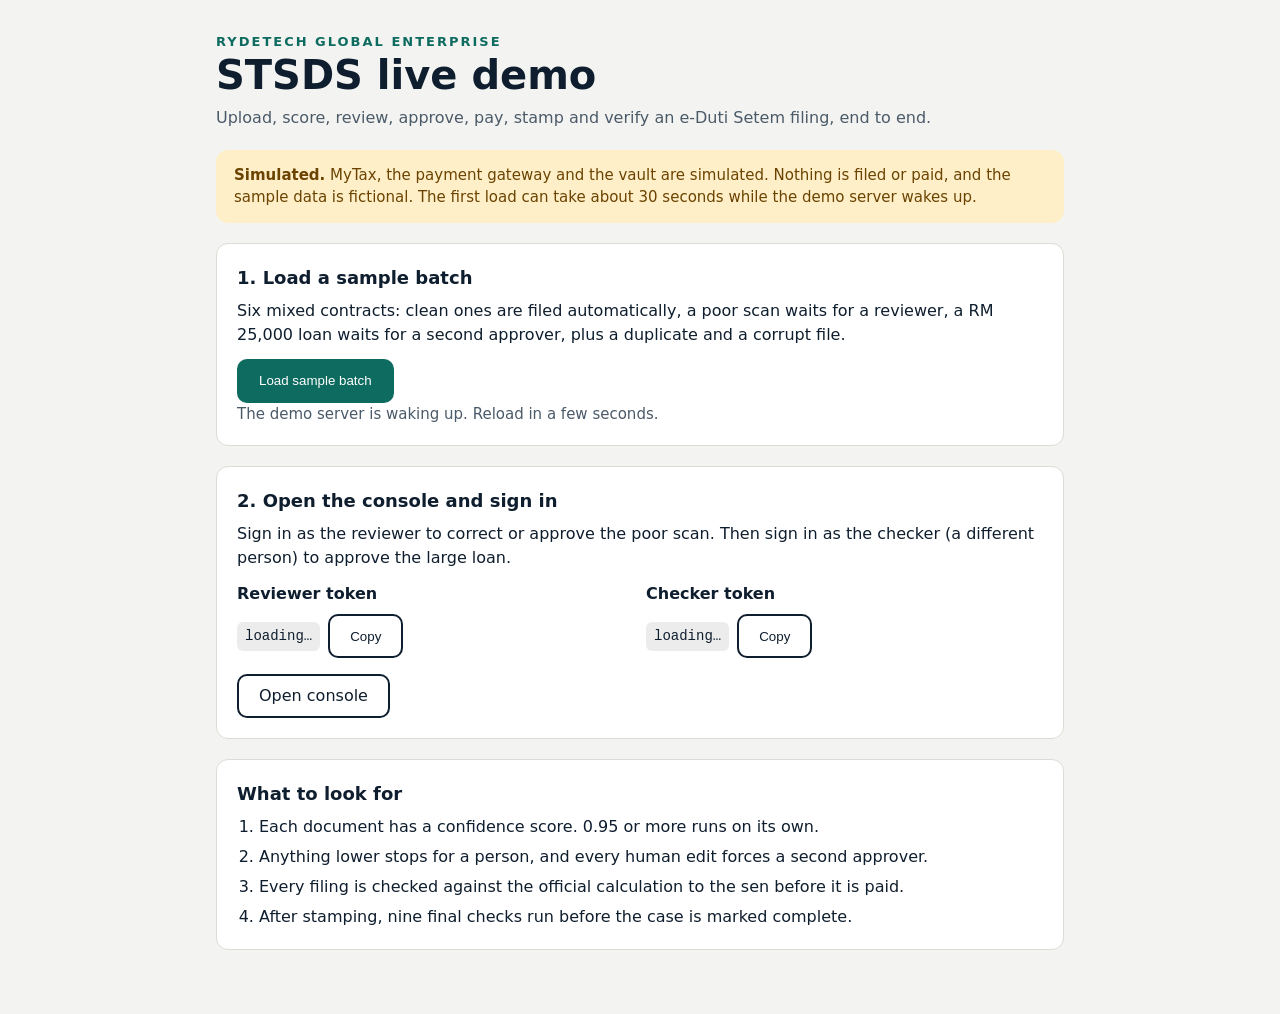
==== web/index.html @ 8178c0b7 "STSDS hosted demo for Render and Vercel Co-Authored-By: Claude Sonnet 5.5 <noreply@anthropic.com> Cl" ====
<!doctype html>
<html lang="en">
<head>
<meta charset="utf-8">
<meta name="viewport" content="width=device-width, initial-scale=1">
<title>STSDS Live Demo</title>
<meta name="description" content="Try the STSDS e-Duti Setem automation: upload, score, review, approve, pay, stamp and verify. Simulated, nothing is filed.">
<style>
:root{--bg:#F3F4F1;--ink:#0F1E2E;--mute:#4B5A69;--card:#fff;--line:#D9DDD6;--teal:#0E6B60;--amber:#FFEFC9;--amberink:#6B4300}
@media (prefers-color-scheme:dark){:root{--bg:#0F1E2E;--ink:#F3F4F1;--mute:#B9C7D6;--card:#1A2E43;--line:#2A4157;--teal:#4FD1BE;--amber:#3A2F10;--amberink:#F2B94B}}
*{box-sizing:border-box}body{margin:0;background:var(--bg);color:var(--ink);font:16px/1.5 system-ui,-apple-system,"Segoe UI",sans-serif}
main{max-width:880px;margin:0 auto;padding:32px 16px 64px;display:flex;flex-direction:column;gap:20px}
h1{margin:0;font-size:clamp(28px,5vw,40px);line-height:1.15}h2{margin:0 0 8px;font-size:18px}p{margin:0}
.eyebrow{font-size:13px;font-weight:700;letter-spacing:2px;text-transform:uppercase;color:var(--teal)}
.card{background:var(--card);border:1px solid var(--line);border-radius:12px;padding:20px}
.warn{background:var(--amber);color:var(--amberink);border-radius:12px;padding:14px 18px;font-size:15px}
ol{margin:0;padding-left:22px;display:flex;flex-direction:column;gap:6px}
.tok{display:flex;flex-wrap:wrap;gap:8px;align-items:center;margin-top:8px}
code{font-family:ui-monospace,Menlo,monospace;font-size:14px;background:rgba(127,127,127,.15);padding:4px 8px;border-radius:6px;word-break:break-all}
button,.btn{min-height:44px;padding:0 20px;border-radius:10px;border:2px solid var(--ink);background:transparent;color:var(--ink);font:600 16px inherit;cursor:pointer;text-decoration:none;display:inline-flex;align-items:center}
.primary{background:var(--teal);border-color:var(--teal);color:#fff}@media (prefers-color-scheme:dark){.primary{color:#0F1E2E}}
button:focus-visible,.btn:focus-visible{outline:3px solid #1B6FD1;outline-offset:2px}
.row{display:flex;flex-wrap:wrap;gap:12px}#msg{min-height:1.5em;font-size:15px;color:var(--mute)}
.grid{display:grid;grid-template-columns:repeat(auto-fit,minmax(220px,1fr));gap:12px}
</style>
</head>
<body>
<main>
  <header><p class="eyebrow">RYDETECH GLOBAL ENTERPRISE</p><h1>STSDS live demo</h1>
  <p style="color:var(--mute);margin-top:8px">Upload, score, review, approve, pay, stamp and verify an e-Duti Setem filing, end to end.</p></header>
  <p class="warn"><b>Simulated.</b> MyTax, the payment gateway and the vault are simulated. Nothing is filed or paid, and the sample data is fictional. The first load can take about 30 seconds while the demo server wakes up.</p>
  <section class="card" aria-labelledby="s1"><h2 id="s1">1. Load a sample batch</h2>
    <p>Six mixed contracts: clean ones are filed automatically, a poor scan waits for a reviewer, a RM 25,000 loan waits for a second approver, plus a duplicate and a corrupt file.</p>
    <div class="row" style="margin-top:12px"><button class="primary" id="seed" type="button">Load sample batch</button></div><p id="msg" role="status" aria-live="polite"></p></section>
  <section class="card" aria-labelledby="s2"><h2 id="s2">2. Open the console and sign in</h2>
    <p>Sign in as the reviewer to correct or approve the poor scan. Then sign in as the checker (a different person) to approve the large loan.</p>
    <div class="grid" style="margin-top:12px">
      <div><b>Reviewer token</b><div class="tok"><code id="rv">loading…</code><button type="button" data-copy="rv">Copy</button></div></div>
      <div><b>Checker token</b><div class="tok"><code id="ck">loading…</code><button type="button" data-copy="ck">Copy</button></div></div></div>
    <div class="row" style="margin-top:16px"><a class="btn" href="/console" target="_blank" rel="noopener">Open console</a></div></section>
  <section class="card" aria-labelledby="s3"><h2 id="s3">What to look for</h2>
    <ol><li>Each document has a confidence score. 0.95 or more runs on its own.</li>
    <li>Anything lower stops for a person, and every human edit forces a second approver.</li>
    <li>Every filing is checked against the official calculation to the sen before it is paid.</li>
    <li>After stamping, nine final checks run before the case is marked complete.</li></ol></section>
</main>
<script>
(function(){"use strict";
var msg=document.getElementById("msg");
function say(t){msg.textContent=t}
fetch("/demo/info",{cache:"no-store"}).then(function(r){if(!r.ok)throw 0;return r.json()}).then(function(d){
  document.getElementById("rv").textContent=d.reviewer_token;document.getElementById("ck").textContent=d.checker_token;
}).catch(function(){say("The demo server is waking up. Reload in a few seconds.")});
document.getElementById("seed").addEventListener("click",function(){
  say("Loading…");
  fetch("/demo/seed",{method:"POST"}).then(function(r){return r.json().then(function(j){return{ok:r.ok,j:j}})}).then(function(x){
    say(x.ok?"Batch loaded: "+x.j.accepted+" accepted, "+x.j.rejected_at_intake+" rejected at intake. Open the console.":(x.j.detail||"Could not load a batch."));
  }).catch(function(){say("Could not reach the demo server. Try again.")});
});
Array.prototype.forEach.call(document.querySelectorAll("[data-copy]"),function(b){
  b.addEventListener("click",function(){var t=document.getElementById(b.getAttribute("data-copy")).textContent;
    if(navigator.clipboard){navigator.clipboard.writeText(t).then(function(){b.textContent="Copied";setTimeout(function(){b.textContent="Copy"},1500)})}});
});
})();
</script>
</body>
</html>
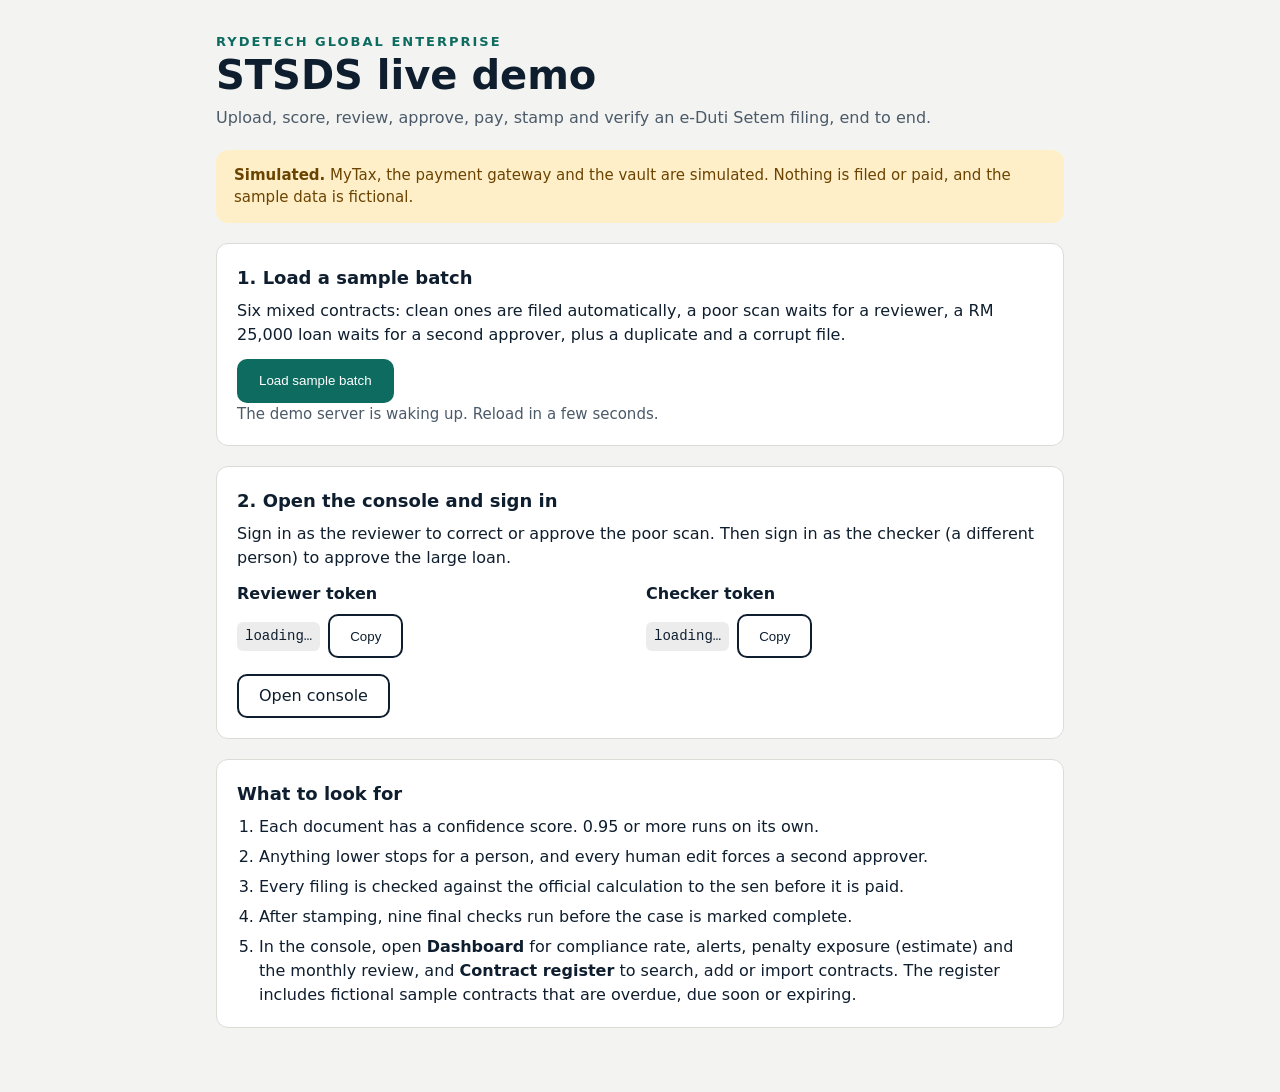
==== commit 467b1030: "Landing page: mention dashboard and register Co-Authored-By: Claude Sonnet 5.5 <noreply@anthropic.co" ====
--- a/web/index.html
+++ b/web/index.html
@@ -28,7 +28,7 @@
 <main>
   <header><p class="eyebrow">RYDETECH GLOBAL ENTERPRISE</p><h1>STSDS live demo</h1>
   <p style="color:var(--mute);margin-top:8px">Upload, score, review, approve, pay, stamp and verify an e-Duti Setem filing, end to end.</p></header>
-  <p class="warn"><b>Simulated.</b> MyTax, the payment gateway and the vault are simulated. Nothing is filed or paid, and the sample data is fictional. The first load can take about 30 seconds while the demo server wakes up.</p>
+  <p class="warn"><b>Simulated.</b> MyTax, the payment gateway and the vault are simulated. Nothing is filed or paid, and the sample data is fictional.</p>
   <section class="card" aria-labelledby="s1"><h2 id="s1">1. Load a sample batch</h2>
     <p>Six mixed contracts: clean ones are filed automatically, a poor scan waits for a reviewer, a RM 25,000 loan waits for a second approver, plus a duplicate and a corrupt file.</p>
     <div class="row" style="margin-top:12px"><button class="primary" id="seed" type="button">Load sample batch</button></div><p id="msg" role="status" aria-live="polite"></p></section>
@@ -42,7 +42,8 @@
     <ol><li>Each document has a confidence score. 0.95 or more runs on its own.</li>
     <li>Anything lower stops for a person, and every human edit forces a second approver.</li>
     <li>Every filing is checked against the official calculation to the sen before it is paid.</li>
-    <li>After stamping, nine final checks run before the case is marked complete.</li></ol></section>
+    <li>After stamping, nine final checks run before the case is marked complete.</li>
+    <li>In the console, open <b>Dashboard</b> for compliance rate, alerts, penalty exposure (estimate) and the monthly review, and <b>Contract register</b> to search, add or import contracts. The register includes fictional sample contracts that are overdue, due soon or expiring.</li></ol></section>
 </main>
 <script>
 (function(){"use strict";
